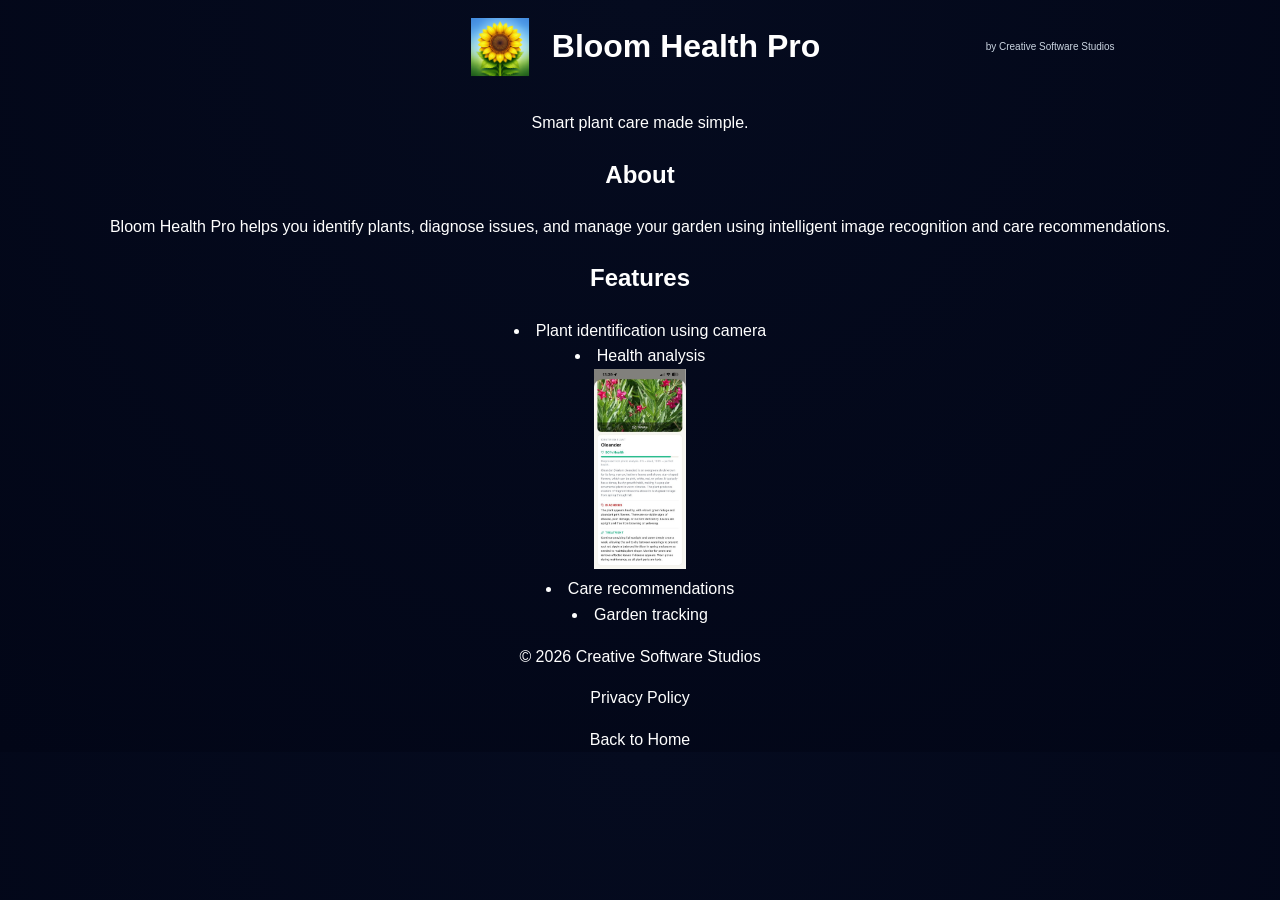
==== bloom-health-pro.html @ fc20327f "Update bloom-health-pro.html" ====
<!DOCTYPE html>
<html lang="en">
<head>
<meta charset="UTF-8">
<meta name="viewport" content="width=device-width, initial-scale=1.0">
<title>Bloom Health Pro - Creative Software Studios</title>
<link rel="stylesheet" href="styles.css">
<link rel="icon" type="image/png" href="/assets/favicon.png">
</head>
<body class="bloom-page">
<header class="site-header">
  <div class="logo-glow"></div>
 </header>
<main>
<div class="page-title bloom-title">
  <div class="title-center">
    <img
      src="assets/BloomHealthPro.png"
      alt="Bloom Health Pro App Icon"
      class="app-icon"
    />
    <h1>Bloom Health Pro</h1>
  </div>
  <div class="title-right">
    <span class="by-text">by Creative Software Studios</span>
  </div>
</div>

<p class="tagline">
  Smart plant care made simple.
</p>

<section>
  <h2>About</h2>
  <p>
    Bloom Health Pro helps you identify plants, diagnose issues, and
    manage your garden using intelligent image recognition and
    care recommendations.
  </p>
</section>

<section>
  <h2>Features</h2>
  <ul>
    <li>Plant identification using camera</li>
    <li>Health analysis</li>
    <img
      src="assets/Diagnose.jpeg"
      alt="Bloom Health Pro Diagnose Plant"
      class="screenshot"
      onclick="openImage(this)"
    />
    <li>Care recommendations</li>
    <li>Garden tracking</li>
  </ul>
</section>

</main>

<footer>
  <p>© 2026 Creative Software Studios</p>
  <p></p>
  <div class="footer-links">
    <a href="privacy.html" class="privacy-link">Privacy Policy</a>
    <p></p>
    <a href="index.html" class="privacy-link">Back to Home</a>
  </div>
</footer>
<div id="imageModal" class="image-modal" onclick="closeImage()">
  <img class="image-modal-content" id="modalImage">
</div>

<script>
function openImage(img) {
  document.getElementById("imageModal").style.display = "flex";
  document.getElementById("modalImage").src = img.src;
}

function closeImage() {
  document.getElementById("imageModal").style.display = "none";
}
</script>
</body>
</html>
---- styles.css ----
/* ---------- GLOBAL ---------- */

body {
  margin: 0;
  font-family: -apple-system, BlinkMacSystemFont, "Segoe UI", Roboto, Helvetica, Arial, sans-serif;
  background: radial-gradient(circle at top, #050b1f, #020617);
  color: #ffffff;
  line-height: 1.6;
}

/* ---------- PRIVACY LINK (GLOBAL) ---------- */

.privacy-link,
.privacy-link:visited,
.privacy-link:active {
  color: #ffffff !important;
  text-decoration: none;
}

.privacy-link:hover {
  color: #ffffff !important;
  text-decoration: underline;
}

/* ---------- HOME PAGE ONLY ---------- */

.home-page {
  text-align: center;
}

.home-page .container {
  max-width: 1100px;
  margin: auto;
  padding: 40px 20px;
}

/* ---------- HEADER ---------- */

.home-page .site-header {
  position: relative;
  padding: 60px 20px 20px;
}

.home-page .logo {
  width: 260px;
  max-width: 80%;
  position: relative;
  z-index: 2;
}

.home-page .logo-glow {
  position: absolute;
  top: 50%;
  left: 50%;
  width: 400px;
  height: 400px;
  transform: translate(-50%, -50%);
  background: radial-gradient(circle, rgba(59,130,246,0.35), transparent 70%);
  filter: blur(40px);
  animation: glowPulse 4s ease-in-out infinite;
  z-index: 1;
}

@keyframes glowPulse {
  0% { opacity: 0.4; transform: translate(-50%, -50%) scale(0.9); }
  50% { opacity: 0.8; transform: translate(-50%, -50%) scale(1.1); }
  100% { opacity: 0.4; transform: translate(-50%, -50%) scale(0.9); }
}

/* ---------- TYPOGRAPHY ---------- */

.home-page h1 {
  margin-bottom: 0.5rem;
  font-size: 2.2rem;
}

.home-page h2 {
  font-size: 1.4rem;
}

/* ---------- SECTIONS ---------- */

.home-page .section {
  margin-top: 60px;
}

/* ---------- APP GRID ---------- */

.home-page .app-grid {
  display: flex;
  gap: 30px;
  margin-top: 40px;
  overflow-x: auto;
}

.home-page .card {
  min-width: 420px;
  flex: 1;
  background: rgba(255,255,255,0.03);
  border: 1px solid rgba(255,255,255,0.08);
  border-radius: 20px;
  padding: 30px;
  backdrop-filter: blur(10px);
  transition: 0.3s ease;
}

.home-page .card:hover {
  transform: translateY(-5px);
  box-shadow: 0 20px 40px rgba(59,130,246,0.15);
}

/* ---------- CARD TITLE ---------- */

.home-page .card-title {
  display: flex;
  align-items: center;
  justify-content: center;
  gap: 10px;
}

.home-page .card-icon {
  height: 28px;
  width: 28px;
}

/* ---------- BUTTON ---------- */

.home-page .button {
  display: inline-block;
  margin-top: 15px;
  padding: 14px 24px;
  background: linear-gradient(135deg, #2563eb, #1d4ed8);
  border-radius: 12px;
  text-decoration: none;
  color: white;
  font-weight: 600;
}

/* ---------- LINKS ---------- */

.home-page a {
  color: #ffffff;
  text-decoration: none;
}

.home-page a:hover {
  text-decoration: underline;
}

/* ---------- PRIVACY LINK ---------- */

.home-page .privacy-link-wrapper {
  margin-top: 20px;
}

.home-page .privacy-link {
  color: #ffffff;
  opacity: 0.9;
}

.home-page .privacy-link:hover {
  opacity: 1;
}

/* ---------- FOOTER ---------- */

.home-page footer {
  margin-top: 60px;
  padding: 30px;
  color: #94a3b8;
  font-size: 14px;
}

/* ---------- BLOOM PAGE HEADER ---------- */

.bloom-page .bloom-title {
  display: grid;
  grid-template-columns: 1fr auto 1fr;
  align-items: center;
  margin-bottom: 10px;
}

.bloom-page .title-center {
  grid-column: 2;
  display: flex;
  align-items: center;
  gap: 12px;
  justify-content: center;
}

.bloom-page .title-right {
  grid-column: 3;
  justify-self: center;
  display: flex;
  align-items: center;
}

.bloom-page .app-icon {
  height: 80px;
}

.bloom-page .screenshot {
  height: 200px;
}

.bloom-page .screenshot:hover {
  transform: scale(1.03);
}

.bloom-page .by-text {
  font-size: 10px;
  color: #cbd5e1;
  white-space: nowrap;
}

/* ---------- BLOOM PAGE TEXT ALIGNMENT ---------- */

.bloom-page {
  text-align: center;
}

.bloom-page p,
.bloom-page h1,
.bloom-page h2,
.bloom-page ul,
.bloom-page li {
  text-align: center;
}

.bloom-page ul {
  list-style-position: inside;
  padding-left: 0;
}

/* ---------- BLOOM PAGE IMAGE MODAL ---------- */

.bloom-page .image-modal {
  display: none;
  position: fixed;
  z-index: 999;
  left: 0;
  top: 0;
  width: 100%;
  height: 100%;
  background: rgba(0,0,0,0.9);
  justify-content: center;
  align-items: center;
  cursor: pointer;
}

.bloom-page .image-modal-content {
  max-width: 90%;
  max-height: 90%;
  border-radius: 12px;
}
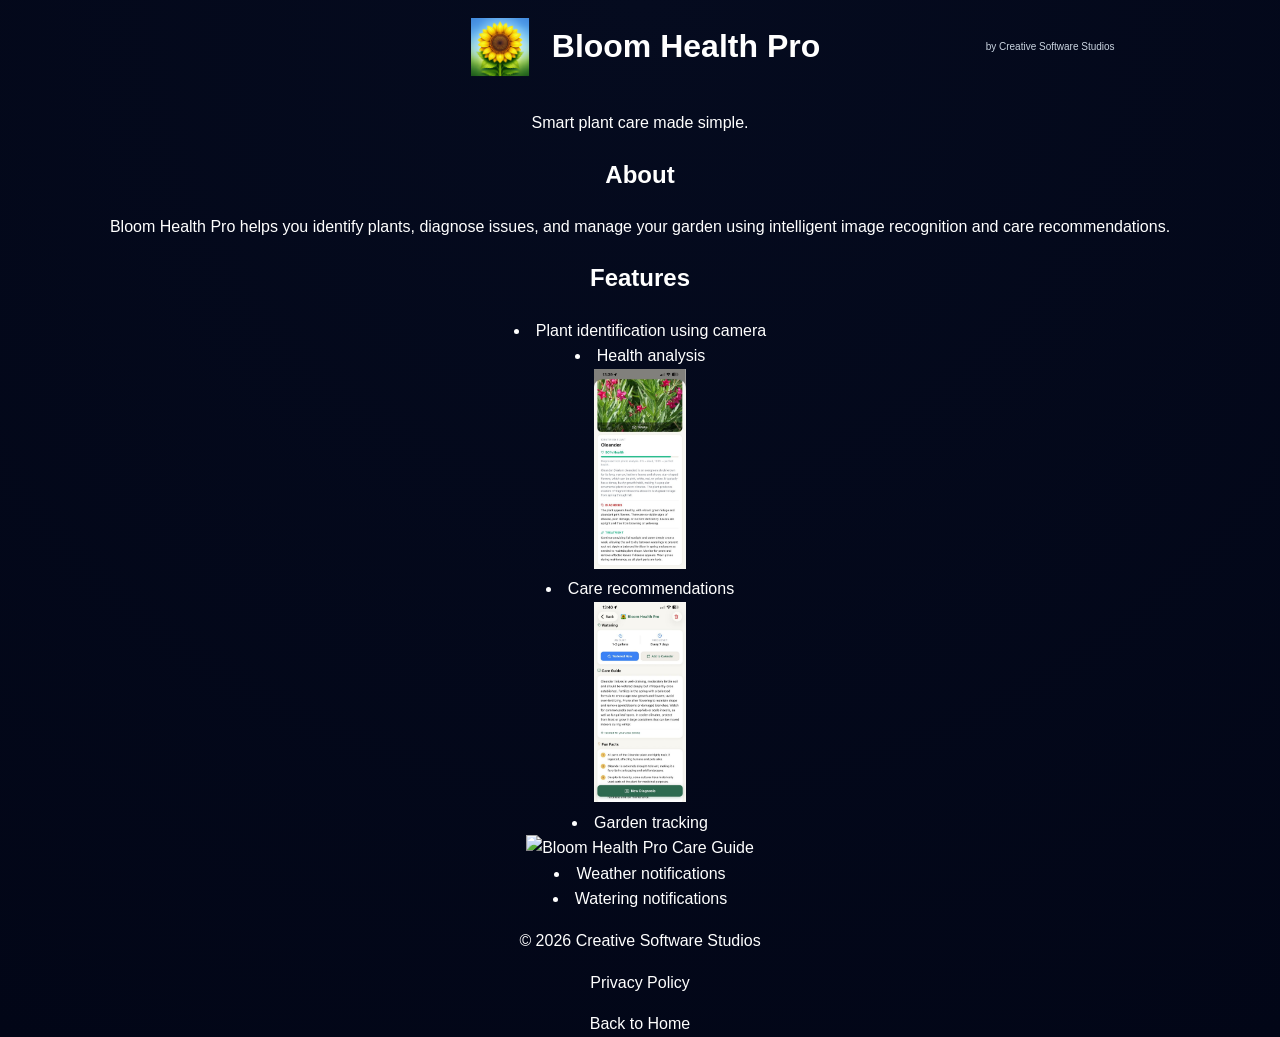
==== commit 42effc03: "Update bloom-health-pro.html" ====
--- a/bloom-health-pro.html
+++ b/bloom-health-pro.html
@@ -51,7 +51,21 @@
       onclick="openImage(this)"
     />
     <li>Care recommendations</li>
+    <img
+      src="assets/CareGuide.jpeg"
+      alt="Bloom Health Pro Care Guide"
+      class="screenshot"
+      onclick="openImage(this)"
+    />
     <li>Garden tracking</li>
+    <img
+      src="assets/MyGarden.jpeg"
+      alt="Bloom Health Pro Care Guide"
+      class="screenshot"
+      onclick="openImage(this)"
+    />
+    <li>Weather notifications</li>
+    <li>Watering notifications</li>
   </ul>
 </section>
 
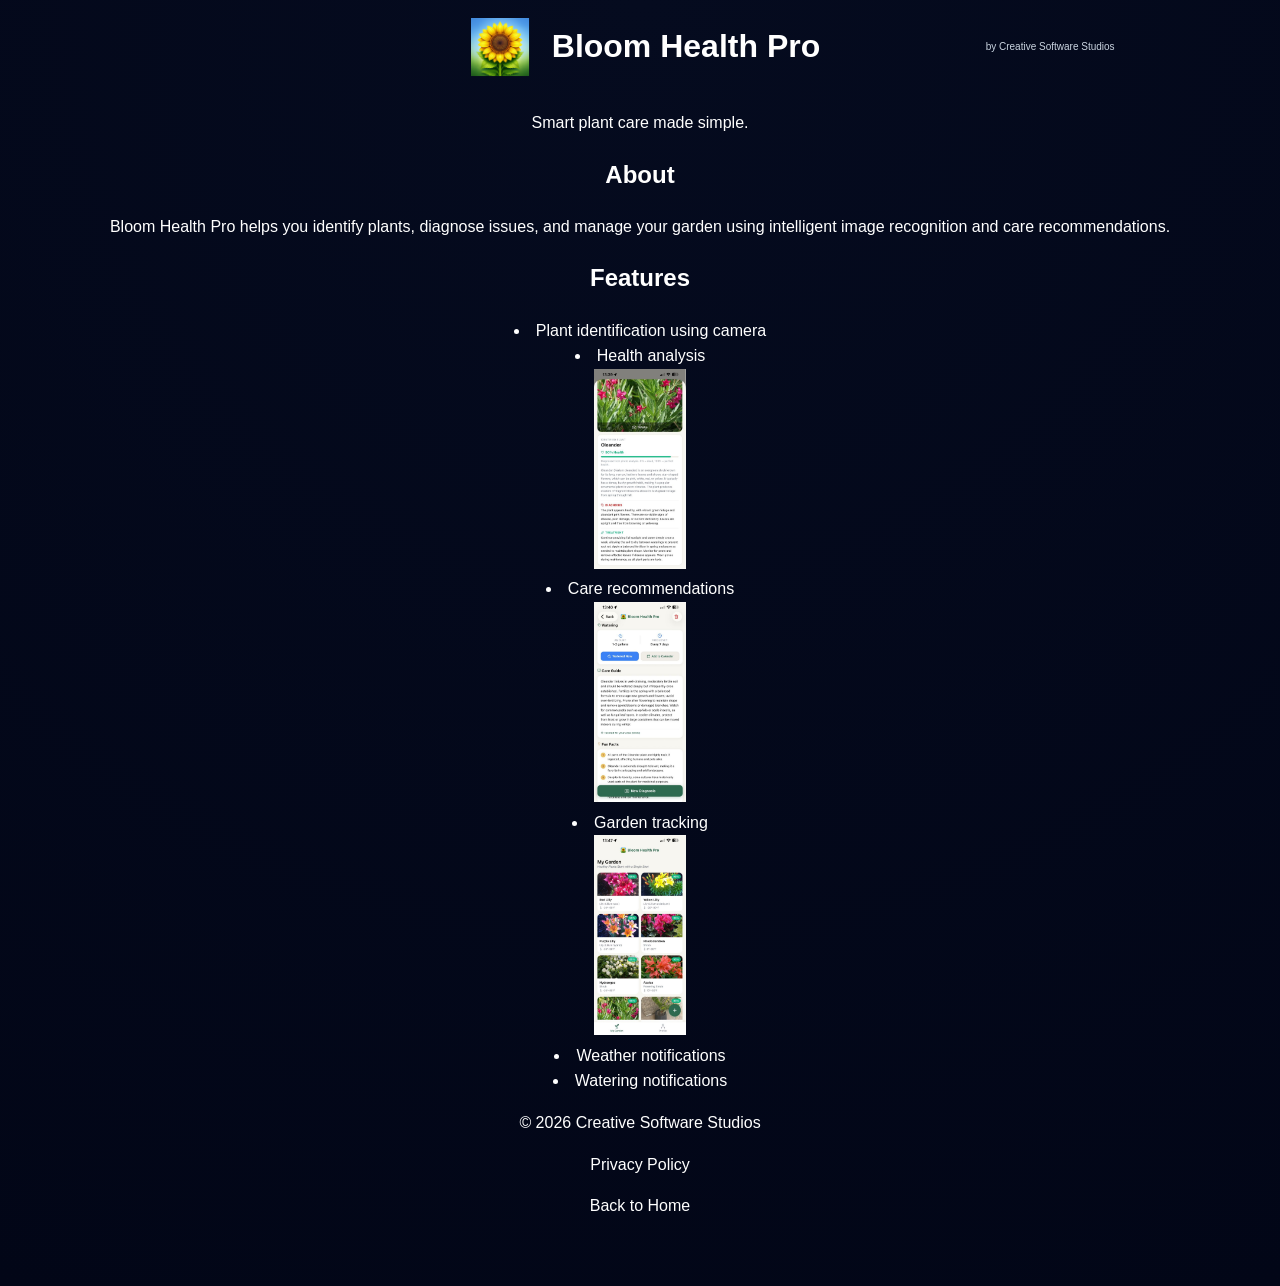
==== commit 549ece39: "Update bloom-health-pro.html" ====
--- a/bloom-health-pro.html
+++ b/bloom-health-pro.html
@@ -78,6 +78,8 @@
     <a href="privacy.html" class="privacy-link">Privacy Policy</a>
     <p></p>
     <a href="index.html" class="privacy-link">Back to Home</a>
+    <p></p>
+    <br></br>
   </div>
 </footer>
 <div id="imageModal" class="image-modal" onclick="closeImage()">
--- a/styles.css
+++ b/styles.css
@@ -254,4 +254,216 @@
   border-radius: 12px;
 }
 
-
+/* ---------- PRIVACY PAGE ---------- */
+
+.privacy-page {
+  text-align: center;
+}
+
+.privacy-header {
+  margin-top: 40px;
+}
+
+.privacy-brand {
+  display: flex;
+  justify-content: center;
+  align-items: center;
+  gap: 12px;
+}
+
+.privacy-logo {
+  height: 60px;
+}
+
+.privacy-company {
+  font-size: 22px;
+  font-weight: 600;
+}
+
+.privacy-title {
+  margin-top: 10px;
+}
+
+/* centered block, left-aligned text */
+
+.privacy-page .policy {
+  max-width: 900px;
+  margin: 40px auto;
+  text-align: left;
+}
+
+.privacy-page .policy ul {
+  padding-left: 20px;
+}
+
+/* ---------- PRIVACY PAGE LINKS ---------- */
+
+.privacy-page a,
+.privacy-page a:visited,
+.privacy-page a:active {
+  color: #ffffff;
+  text-decoration: none;
+}
+
+.privacy-page a:hover {
+  text-decoration: underline;
+}
+
+/* =========================================================
+   VIN DETECTIVE PRO PAGE
+   ========================================================= */
+
+.vin-page {
+  text-align: center;
+}
+
+.vin-page main {
+  max-width: 900px;
+  margin: 0 auto;
+  padding: 20px;
+}
+
+/* Header layout */
+
+.vin-page .vin-title {
+  max-width: 900px;
+  margin: 0 auto 10px auto;
+  display: grid;
+  grid-template-columns: 1fr auto 1fr;
+  align-items: center;
+}
+
+.vin-page .title-center {
+  grid-column: 2;
+  display: flex;
+  align-items: center;
+  gap: 12px;
+  justify-content: center;
+}
+
+.vin-page .title-right {
+  grid-column: 3;
+  justify-self: center;
+}
+
+.vin-page .app-icon {
+  height: 80px;
+}
+
+.vin-page .by-text {
+  font-size: 10px;
+  color: #cbd5e1;
+}
+
+/* Tagline */
+
+.vin-page .tagline {
+  text-align: center;
+  margin-top: 8px;
+}
+
+/* Coming soon */
+
+.vin-page .coming-soon {
+  margin: 10px auto 20px;
+  display: inline-block;
+  padding: 6px 14px;
+  border-radius: 999px;
+  background: linear-gradient(135deg,#2563eb,#1d4ed8);
+  font-size: 12px;
+  font-weight: 600;
+  letter-spacing: 1px;
+}
+
+/* Comparison table */
+
+.vin-page .comparison-table {
+  width: 100%;
+  border-collapse: collapse;
+  margin-top: 20px;
+  font-size: 14px;
+}
+
+.vin-page .comparison-table th,
+.vin-page .comparison-table td {
+  padding: 10px;
+  border-bottom: 1px solid rgba(255,255,255,0.15);
+  text-align: center;
+}
+
+.vin-page .comparison-table th {
+  font-weight: 600;
+}
+
+.vin-page .comparison-table td:first-child {
+  text-align: left;
+}
+
+.vin-page .comparison-table .feature-col {
+  text-align: left !important;
+}
+
+/* Footer links */
+
+.vin-page .footer-links {
+  margin-top: 20px;
+  display: flex;
+  flex-direction: column;
+  gap: 8px;
+}
+
+.vin-page .footer-links a {
+  color: #ffffff;
+}
+
+/* ---------- VIN PAGE CENTERED LISTS ---------- */
+
+.vin-page ul {
+  list-style-position: inside;
+  padding-left: 0;
+  margin: 0 auto;
+  text-align: center;
+}
+
+.vin-page li {
+  text-align: center;
+}
+
+/* ---------- VIN PAGE COMPARISON TABLE ---------- */
+
+.vin-page .comparison-table {
+  width: 100%;
+  border-collapse: collapse;
+  margin-top: 20px;
+  font-size: 14px;
+}
+
+.vin-page .comparison-table th,
+.vin-page .comparison-table td {
+  padding: 10px;
+  border-bottom: 1px solid rgba(255,255,255,0.15);
+  text-align: center;
+}
+
+/* Force first column alignment */
+.vin-page .comparison-table th:first-child,
+.vin-page .comparison-table td:first-child {
+  text-align: left;
+}
+
+/* Green checks */
+.vin-page .comparison-table .yes {
+  color: #22c55e;
+  font-weight: 700;
+}
+
+/* Red X */
+.vin-page .comparison-table .no {
+  color: #ef4444;
+  font-weight: 700;
+}
+
+/* Yellow "Limited" */
+.vin-page .comparison-table .limited {
+  color: #facc15;
+}
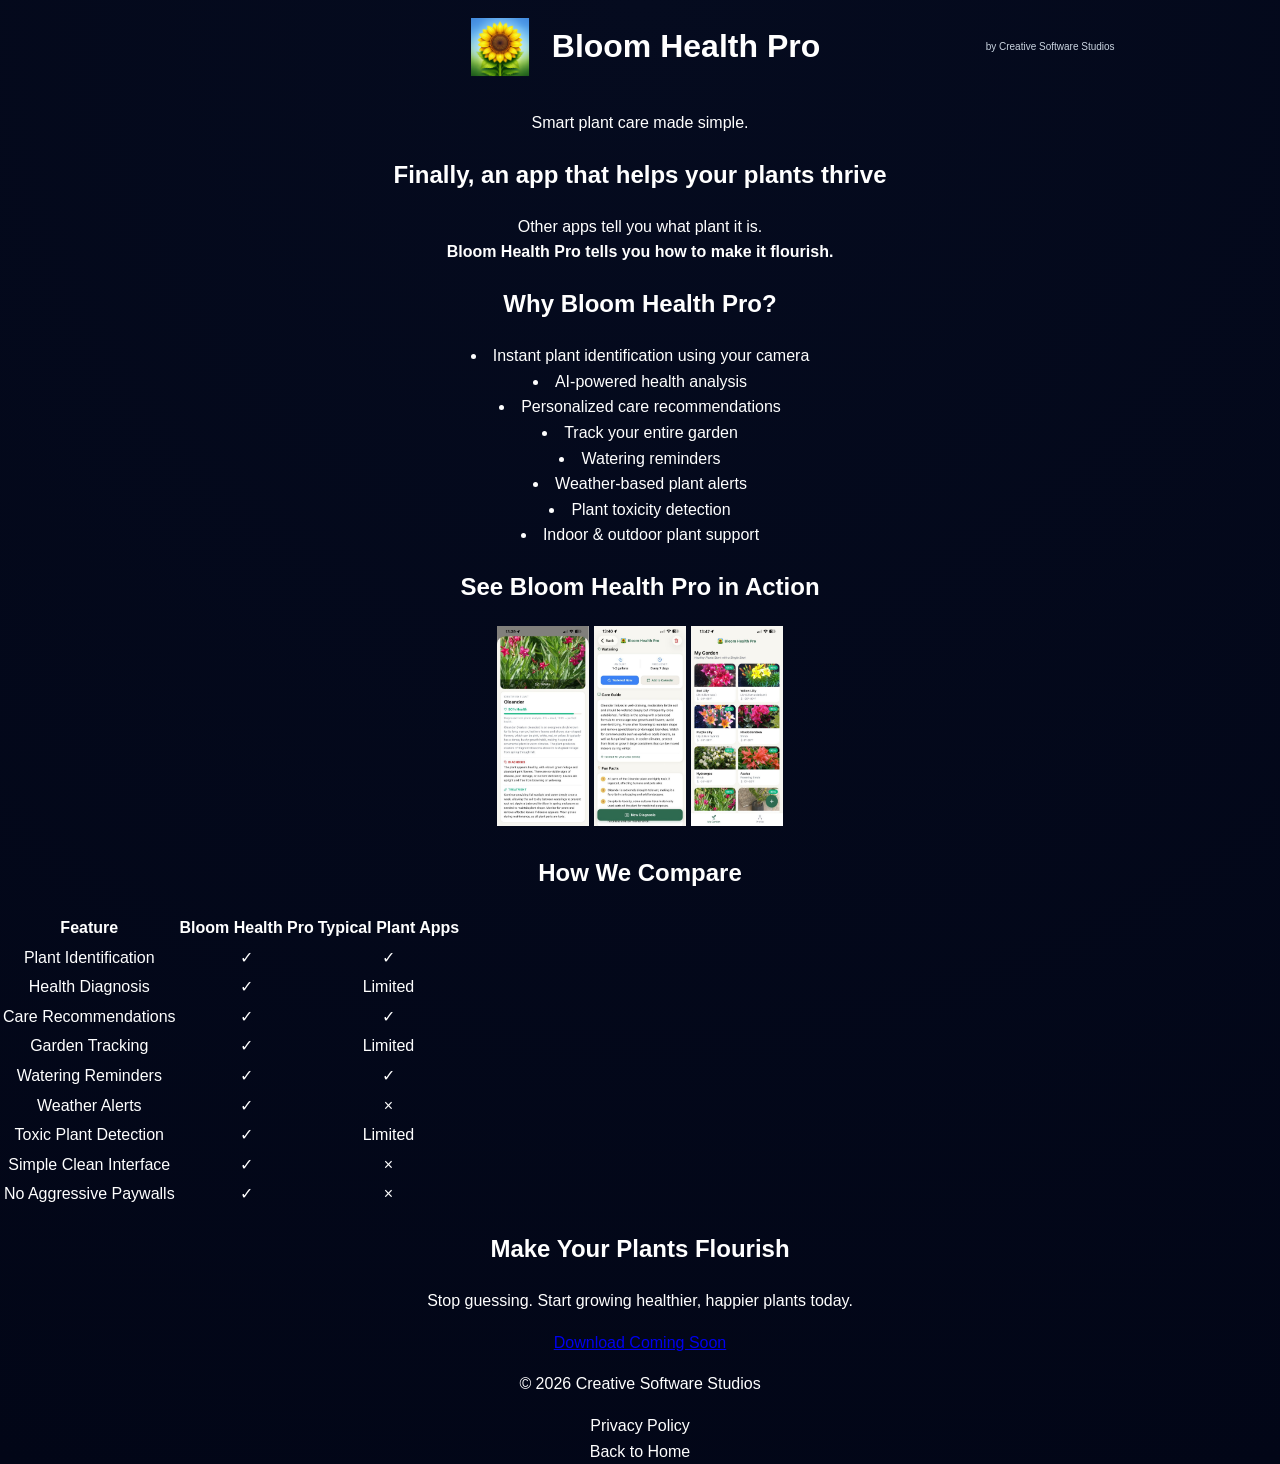
==== commit 70fba71f: "Update bloom-health-pro.html" ====
--- a/bloom-health-pro.html
+++ b/bloom-health-pro.html
@@ -8,10 +8,13 @@
 <link rel="icon" type="image/png" href="/assets/favicon.png">
 </head>
 <body class="bloom-page">
+
 <header class="site-header">
   <div class="logo-glow"></div>
- </header>
+</header>
+
 <main>
+
 <div class="page-title bloom-title">
   <div class="title-center">
     <img
@@ -30,58 +33,138 @@
   Smart plant care made simple.
 </p>
 
-<section>
-  <h2>About</h2>
-  <p>
-    Bloom Health Pro helps you identify plants, diagnose issues, and
-    manage your garden using intelligent image recognition and
-    care recommendations.
+<section class="value-prop">
+  <h2>Finally, an app that helps your plants thrive</h2>
+  <p class="hero-text">
+    Other apps tell you what plant it is.<br>
+    <strong>Bloom Health Pro tells you how to make it flourish.</strong>
   </p>
 </section>
 
 <section>
-  <h2>Features</h2>
-  <ul>
-    <li>Plant identification using camera</li>
-    <li>Health analysis</li>
-    <img
-      src="assets/Diagnose.jpeg"
-      alt="Bloom Health Pro Diagnose Plant"
-      class="screenshot"
-      onclick="openImage(this)"
-    />
-    <li>Care recommendations</li>
-    <img
-      src="assets/CareGuide.jpeg"
-      alt="Bloom Health Pro Care Guide"
-      class="screenshot"
-      onclick="openImage(this)"
-    />
-    <li>Garden tracking</li>
-    <img
-      src="assets/MyGarden.jpeg"
-      alt="Bloom Health Pro Care Guide"
-      class="screenshot"
-      onclick="openImage(this)"
-    />
-    <li>Weather notifications</li>
-    <li>Watering notifications</li>
+  <h2>Why Bloom Health Pro?</h2>
+  <ul class="feature-list">
+    <li>Instant plant identification using your camera</li>
+    <li>AI-powered health analysis</li>
+    <li>Personalized care recommendations</li>
+    <li>Track your entire garden</li>
+    <li>Watering reminders</li>
+    <li>Weather-based plant alerts</li>
+    <li>Plant toxicity detection</li>
+    <li>Indoor & outdoor plant support</li>
   </ul>
+</section>
+
+<section>
+  <h2>See Bloom Health Pro in Action</h2>
+
+  <img
+    src="assets/Diagnose.jpeg"
+    alt="Bloom Health Pro Diagnose Plant"
+    class="screenshot"
+    onclick="openImage(this)"
+  />
+
+  <img
+    src="assets/CareGuide.jpeg"
+    alt="Bloom Health Pro Care Guide"
+    class="screenshot"
+    onclick="openImage(this)"
+  />
+
+  <img
+    src="assets/MyGarden.jpeg"
+    alt="Bloom Health Pro My Garden"
+    class="screenshot"
+    onclick="openImage(this)"
+  />
+</section>
+
+<section>
+  <h2>How We Compare</h2>
+
+  <table class="comparison-table">
+    <thead>
+      <tr>
+        <th class="feature-col">Feature</th>
+        <th>Bloom Health Pro</th>
+        <th>Typical Plant Apps</th>
+      </tr>
+    </thead>
+    <tbody>
+      <tr>
+        <td>Plant Identification</td>
+        <td class="yes">✓</td>
+        <td class="yes">✓</td>
+      </tr>
+      <tr>
+        <td>Health Diagnosis</td>
+        <td class="yes">✓</td>
+        <td class="limited">Limited</td>
+      </tr>
+      <tr>
+        <td>Care Recommendations</td>
+        <td class="yes">✓</td>
+        <td class="yes">✓</td>
+      </tr>
+      <tr>
+        <td>Garden Tracking</td>
+        <td class="yes">✓</td>
+        <td class="limited">Limited</td>
+      </tr>
+      <tr>
+        <td>Watering Reminders</td>
+        <td class="yes">✓</td>
+        <td class="yes">✓</td>
+      </tr>
+      <tr>
+        <td>Weather Alerts</td>
+        <td class="yes">✓</td>
+        <td class="no">&times;</td>
+      </tr>
+      <tr>
+        <td>Toxic Plant Detection</td>
+        <td class="yes">✓</td>
+        <td class="limited">Limited</td>
+      </tr>
+      <tr>
+        <td>Simple Clean Interface</td>
+        <td class="yes">✓</td>
+        <td class="no">&times;</td>
+      </tr>
+      <tr>
+        <td>No Aggressive Paywalls</td>
+        <td class="yes">✓</td>
+        <td class="no">&times;</td>
+      </tr>
+    </tbody>
+  </table>
+
+</section>
+
+<section class="cta-section">
+  <h2>Make Your Plants Flourish</h2>
+  <p>
+    Stop guessing. Start growing healthier, happier plants today.
+  </p>
+
+  <div class="cta-buttons">
+    <a href="#" class="cta-button primary">Download Coming Soon</a>
+  </div>
 </section>
 
 </main>
 
 <footer>
   <p>© 2026 Creative Software Studios</p>
-  <p></p>
+
   <div class="footer-links">
     <a href="privacy.html" class="privacy-link">Privacy Policy</a>
-    <p></p>
+    <br>
     <a href="index.html" class="privacy-link">Back to Home</a>
-    <p></p>
-    <br></br>
   </div>
 </footer>
+
 <div id="imageModal" class="image-modal" onclick="closeImage()">
   <img class="image-modal-content" id="modalImage">
 </div>
@@ -96,5 +179,6 @@
   document.getElementById("imageModal").style.display = "none";
 }
 </script>
+
 </body>
 </html>
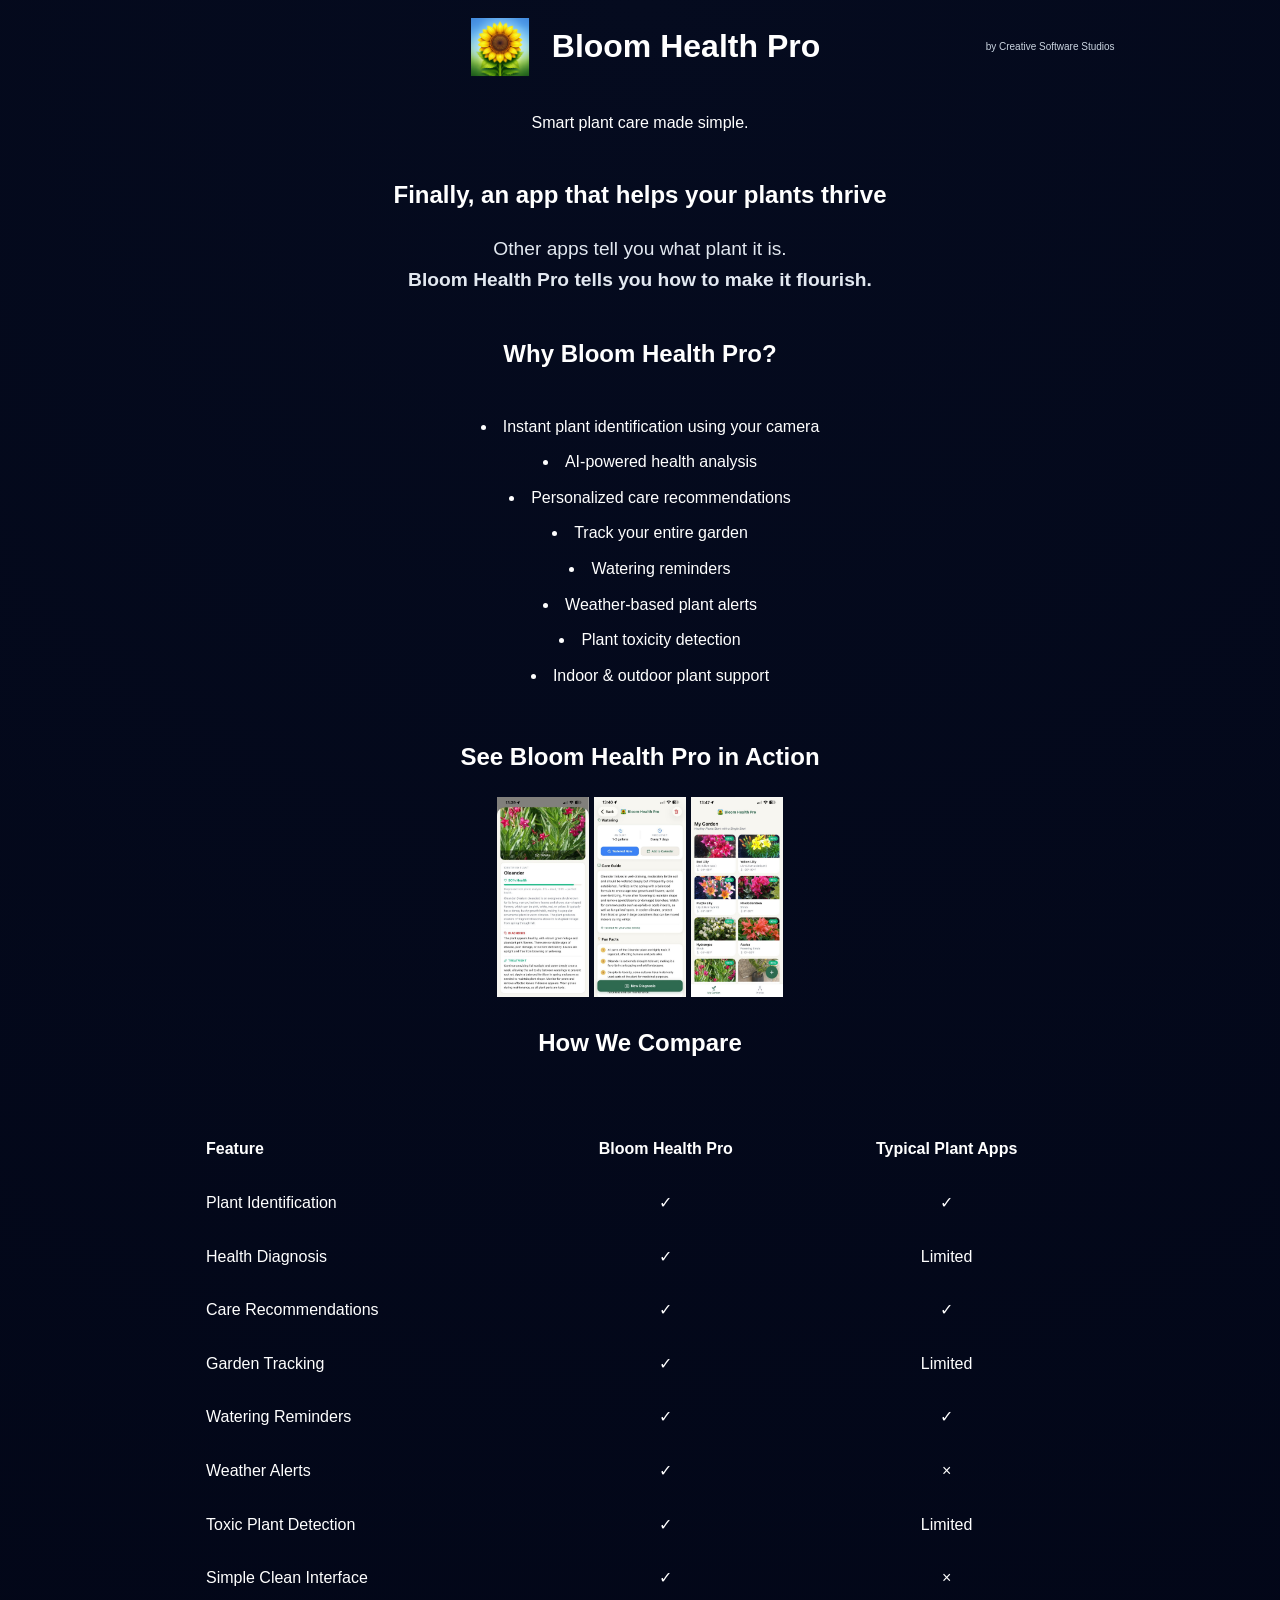
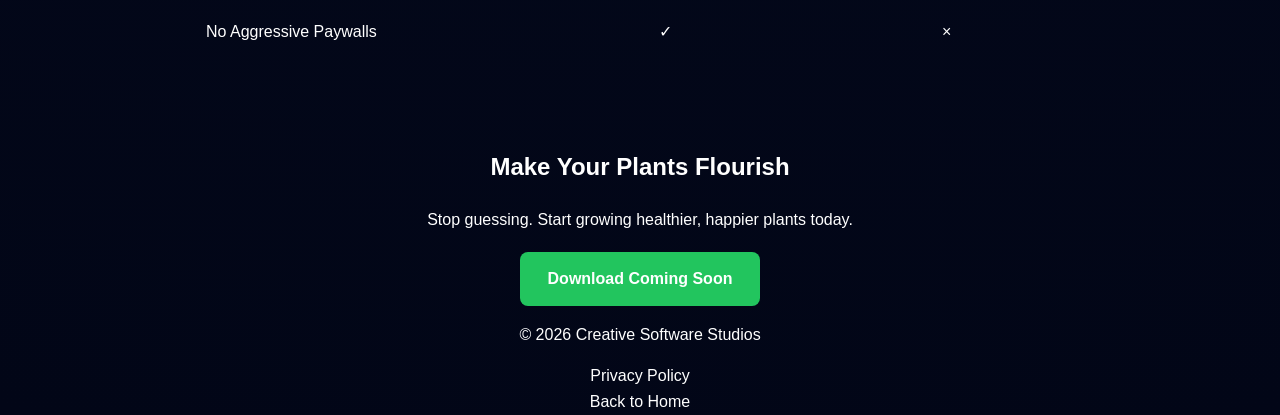
==== commit ae3a1878: "Update bloom-health-pro.html" ====
--- a/bloom-health-pro.html
+++ b/bloom-health-pro.html
@@ -82,8 +82,8 @@
 
 <section>
   <h2>How We Compare</h2>
-
-  <table class="comparison-table">
+  <div class="comparison-table-wrapper">
+    <table class="comparison-table">
     <thead>
       <tr>
         <th class="feature-col">Feature</th>
@@ -139,7 +139,7 @@
       </tr>
     </tbody>
   </table>
-
+  </div>
 </section>
 
 <section class="cta-section">
--- a/styles.css
+++ b/styles.css
@@ -213,6 +213,33 @@
   white-space: nowrap;
 }
 
+/* Center comparison table on Bloom page */
+.bloom-page .comparison-table {
+  margin: 40px auto;
+  width: 100%;
+  max-width: 900px;
+  border-collapse: collapse;
+}
+
+/* Center the table container */
+.bloom-page .comparison-table-wrapper {
+  display: flex;
+  justify-content: center;
+}
+
+/* Align text properly */
+.bloom-page .comparison-table th,
+.bloom-page .comparison-table td {
+  text-align: center;
+  padding: 14px 16px;
+}
+
+/* Left align feature column like VIN page */
+.bloom-page .comparison-table .feature-col,
+.bloom-page .comparison-table td:first-child {
+  text-align: left;
+}
+
 /* ---------- BLOOM PAGE TEXT ALIGNMENT ---------- */
 
 .bloom-page {
@@ -254,6 +281,60 @@
   border-radius: 12px;
 }
 
+/* ============================= */
+/* Bloom Health Pro enhancements */
+/* ============================= */
+
+.bloom-page .value-prop {
+  text-align: center;
+  margin: 40px 0;
+}
+
+.bloom-page .hero-text {
+  font-size: 1.2rem;
+  line-height: 1.6;
+  color: #e2e8f0;
+  margin-top: 10px;
+}
+
+.bloom-page .feature-list {
+  display: inline-block;
+  text-align: left;
+  margin: 20px auto;
+  padding-left: 20px;
+}
+
+.bloom-page .feature-list li {
+  margin-bottom: 10px;
+}
+
+.bloom-page .cta-section {
+  text-align: center;
+  margin-top: 50px;
+}
+
+.bloom-page .cta-buttons {
+  margin-top: 20px;
+}
+
+.bloom-page .cta-button {
+  display: inline-block;
+  padding: 14px 28px;
+  border-radius: 8px;
+  text-decoration: none;
+  font-weight: 600;
+  transition: all 0.2s ease;
+}
+
+.bloom-page .cta-button.primary {
+  background: #22c55e;
+  color: white;
+}
+
+.bloom-page .cta-button.primary:hover {
+  background: #16a34a;
+}
+
 /* ---------- PRIVACY PAGE ---------- */
 
 .privacy-page {
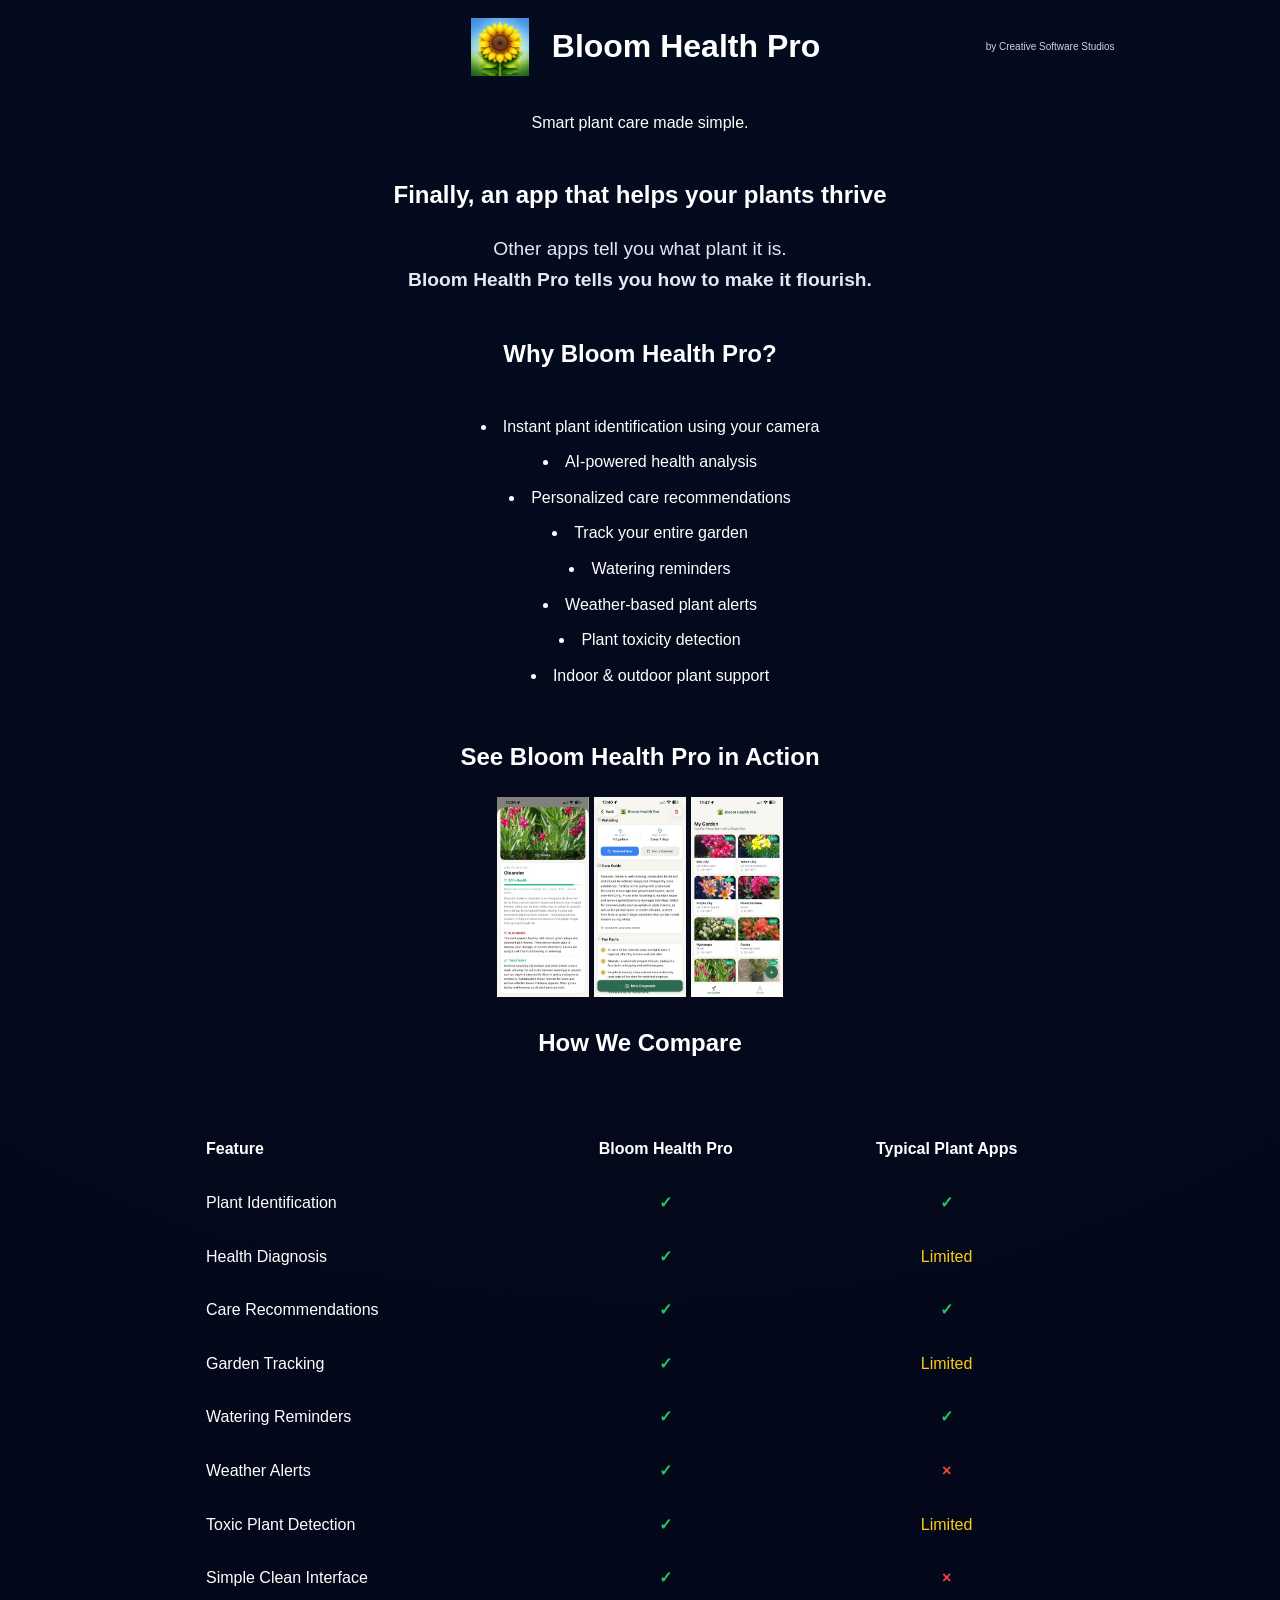
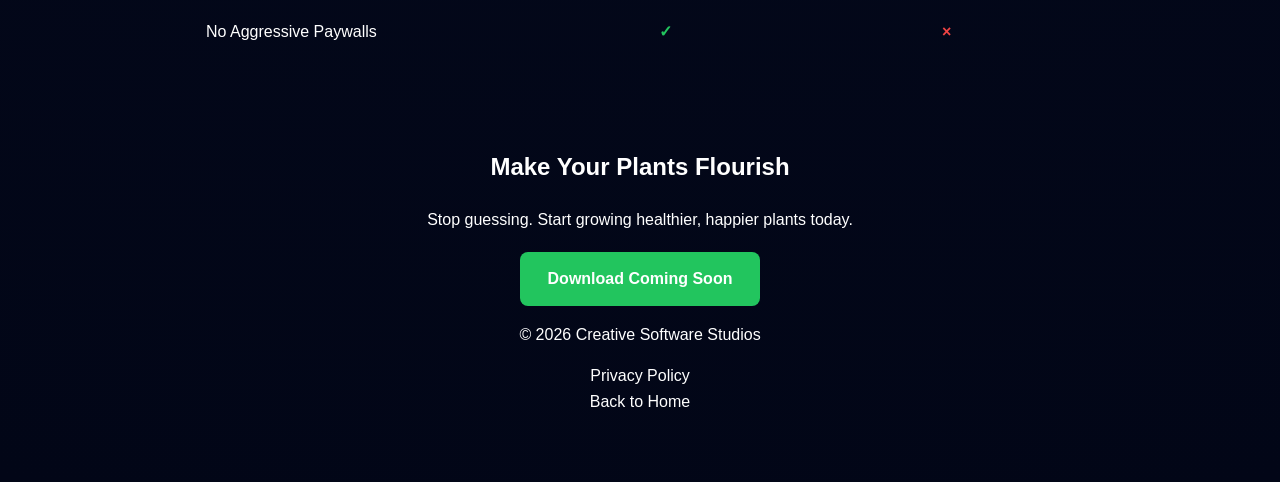
==== commit ccd1ca2f: "Update bloom-health-pro.html" ====
--- a/bloom-health-pro.html
+++ b/bloom-health-pro.html
@@ -162,6 +162,8 @@
     <a href="privacy.html" class="privacy-link">Privacy Policy</a>
     <br>
     <a href="index.html" class="privacy-link">Back to Home</a>
+    <p></p>
+    <br></br>
   </div>
 </footer>
 
--- a/styles.css
+++ b/styles.css
@@ -240,6 +240,22 @@
   text-align: left;
 }
 
+/* ---------- BLOOM PAGE COMPARISON COLORS ---------- */
+
+.bloom-page .comparison-table .yes {
+  color: #22c55e;
+  font-weight: 700;
+}
+
+.bloom-page .comparison-table .no {
+  color: #ef4444;
+  font-weight: 700;
+}
+
+.bloom-page .comparison-table .limited {
+  color: #facc15;
+}
+
 /* ---------- BLOOM PAGE TEXT ALIGNMENT ---------- */
 
 .bloom-page {
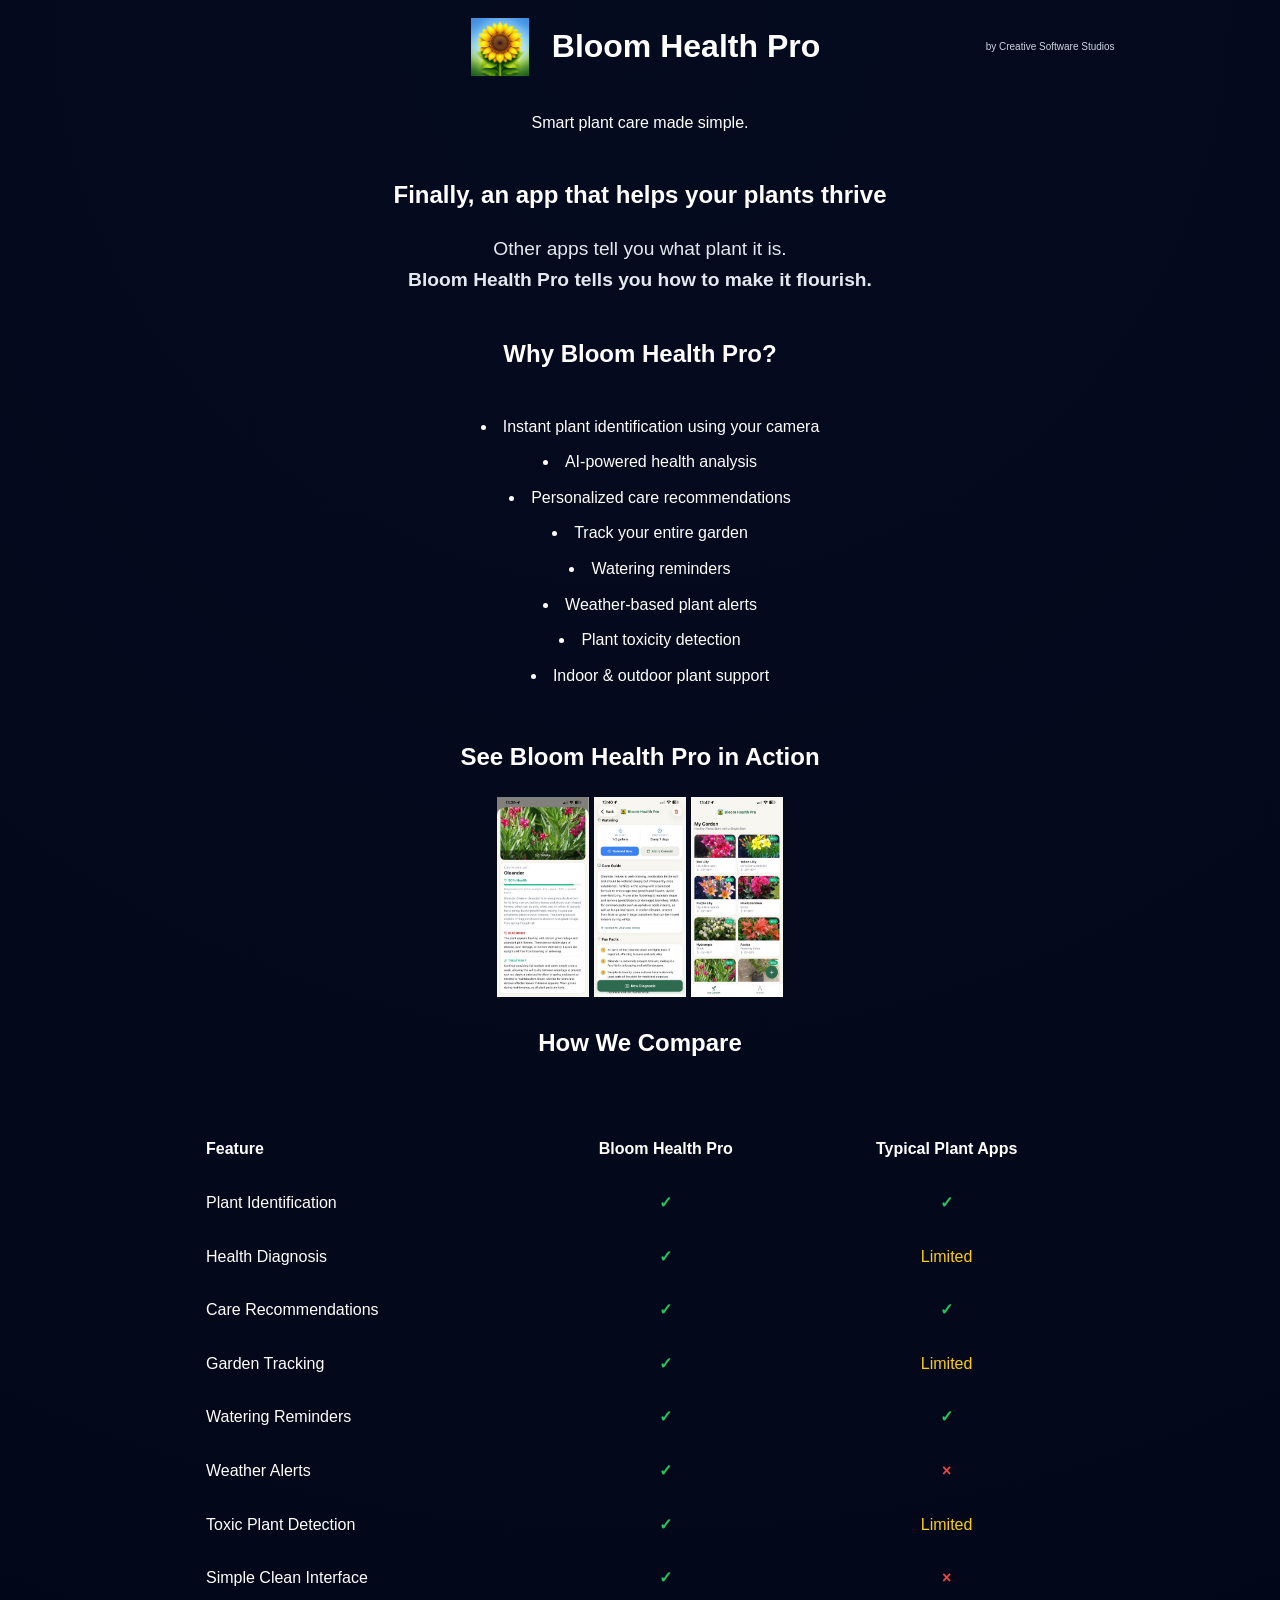
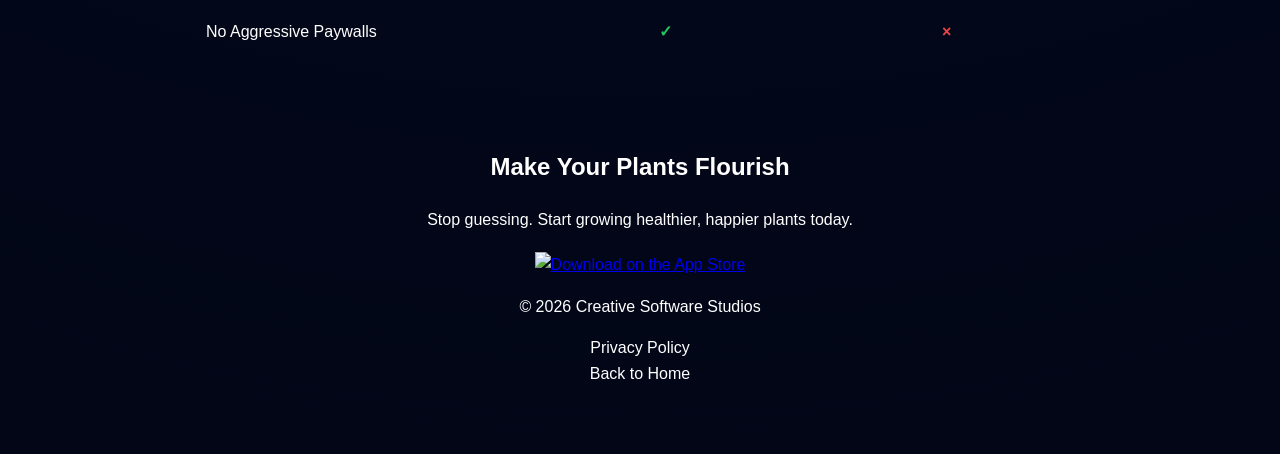
==== commit cc9cfc8a: "Update bloom-health-pro.html Added Available at apple apps store badge" ====
--- a/bloom-health-pro.html
+++ b/bloom-health-pro.html
@@ -149,8 +149,18 @@
   </p>
 
   <div class="cta-buttons">
-    <a href="#" class="cta-button primary">Download Coming Soon</a>
-  </div>
+  <a 
+    href="https://apps.apple.com/us/app/bloom-health-pro/id6758343125"
+    target="_blank"
+    rel="noopener"
+  >
+    <img
+      src="https://developer.apple.com/assets/elements/badges/download-on-the-app-store.svg"
+      alt="Download on the App Store"
+      class="app-store-badge"
+    />
+  </a>
+</div>
 </section>
 
 </main>
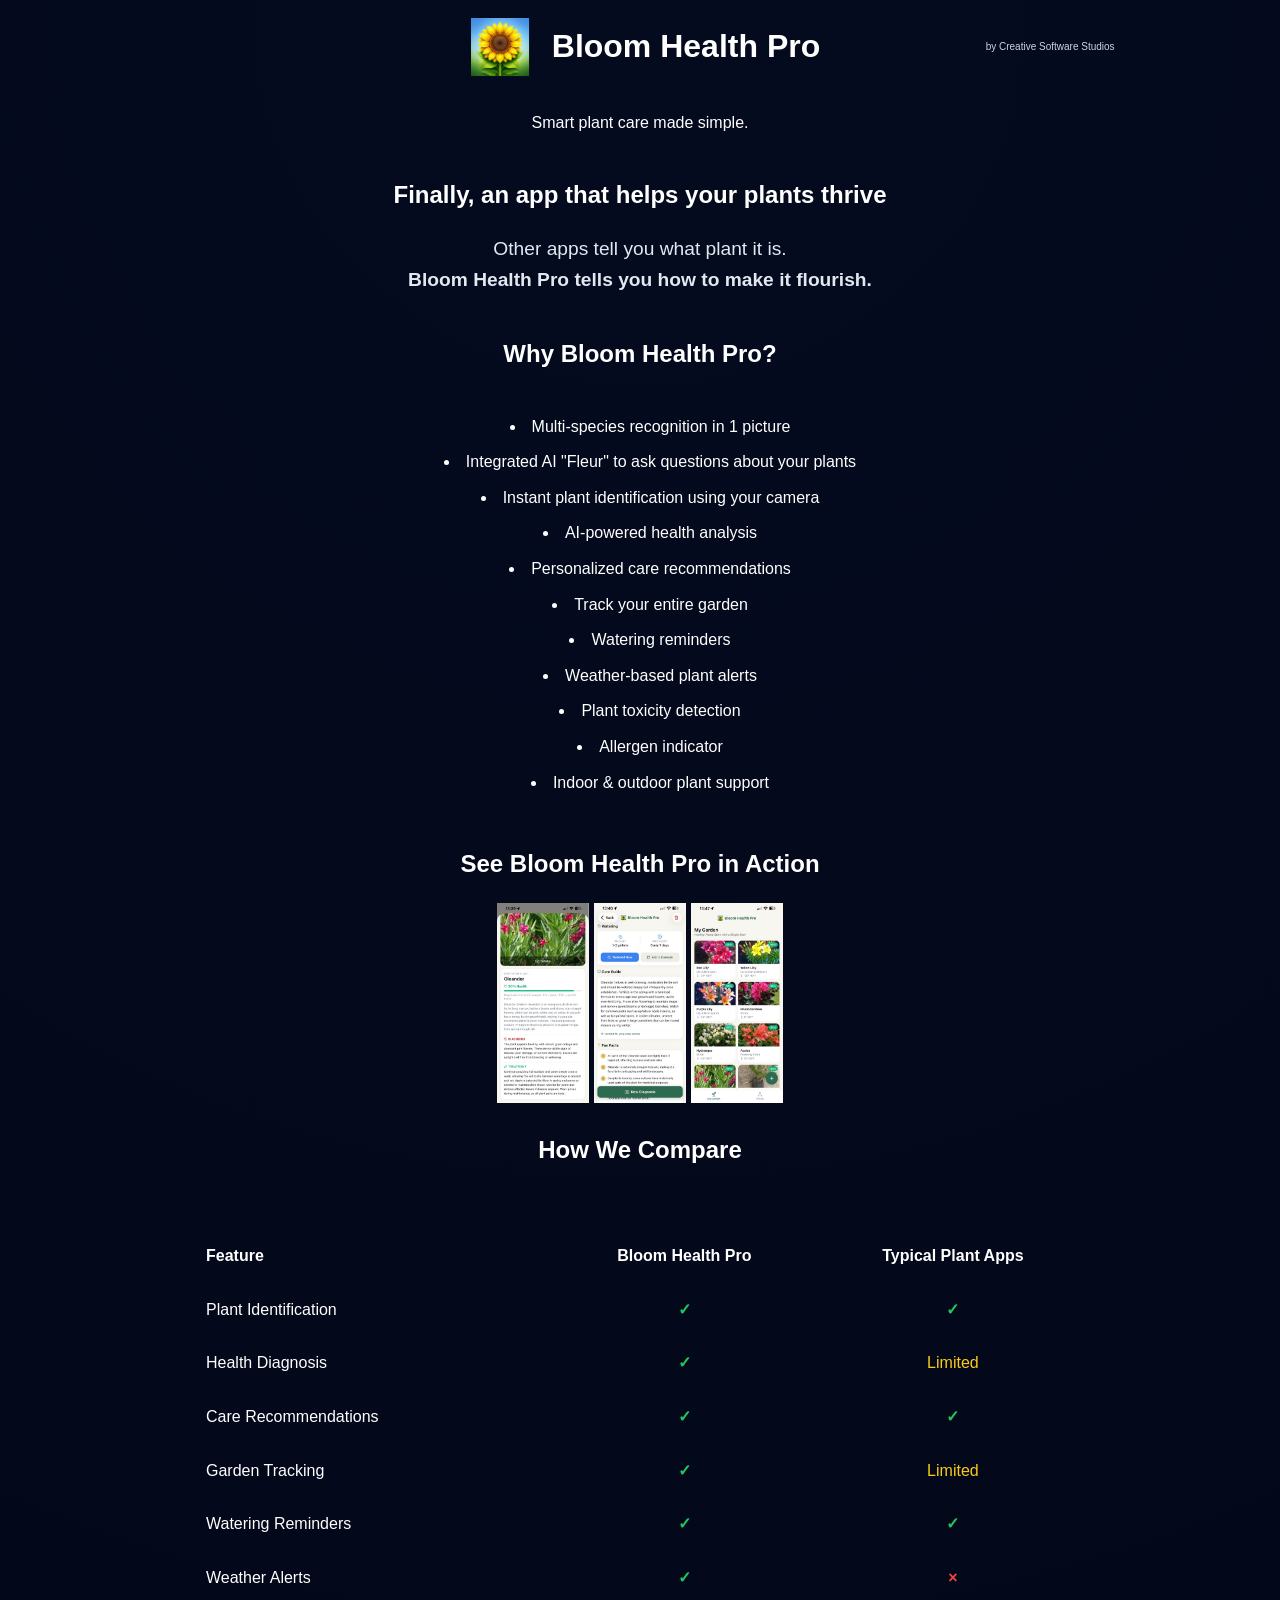
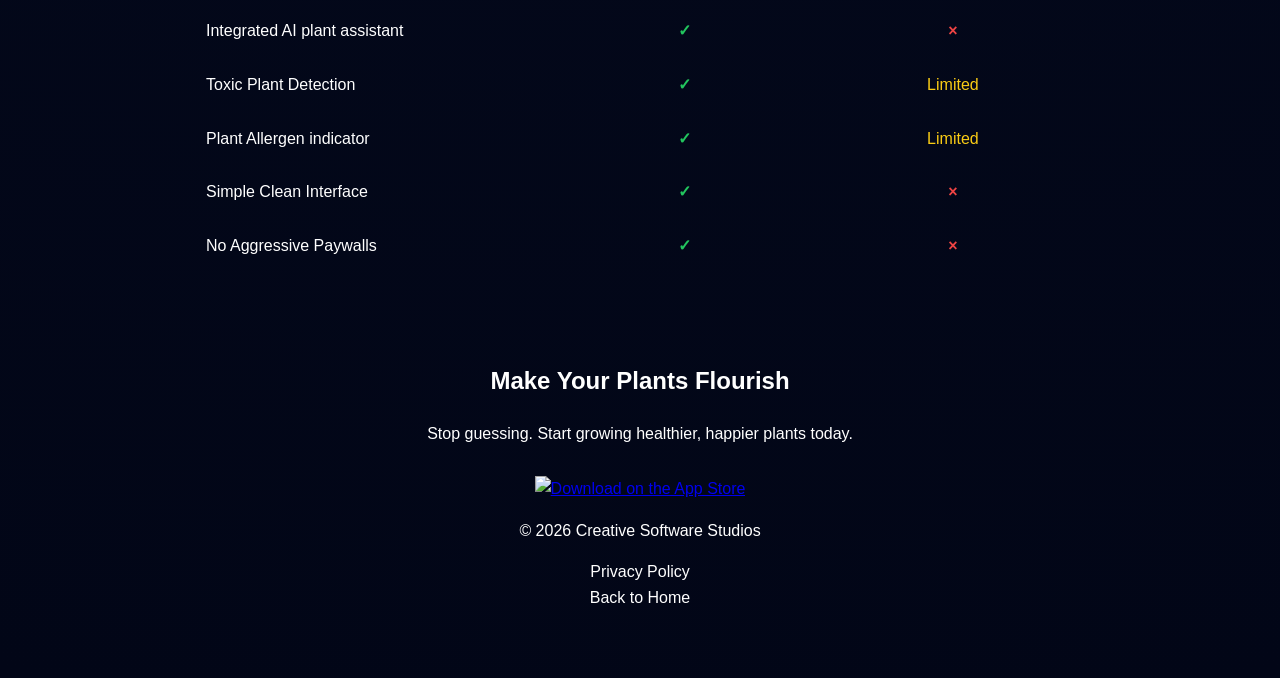
==== commit d1f3893d: "Update bloom-health-pro.html Added new features" ====
--- a/bloom-health-pro.html
+++ b/bloom-health-pro.html
@@ -44,6 +44,8 @@
 <section>
   <h2>Why Bloom Health Pro?</h2>
   <ul class="feature-list">
+    <li>Multi-species recognition in 1 picture</li>
+    <li>Integrated AI "Fleur" to ask questions about your plants</li>
     <li>Instant plant identification using your camera</li>
     <li>AI-powered health analysis</li>
     <li>Personalized care recommendations</li>
@@ -51,8 +53,9 @@
     <li>Watering reminders</li>
     <li>Weather-based plant alerts</li>
     <li>Plant toxicity detection</li>
+    <li>Allergen indicator</li>
     <li>Indoor & outdoor plant support</li>
-  </ul>
+</ul>
 </section>
 
 <section>
@@ -123,10 +126,19 @@
         <td class="no">&times;</td>
       </tr>
       <tr>
+        <td>Integrated AI plant assistant</td>
+        <td class="yes">✓</td>
+        <td class="no">&times;</td>
+      </tr>
+      <tr>
         <td>Toxic Plant Detection</td>
         <td class="yes">✓</td>
         <td class="limited">Limited</td>
       </tr>
+      <tr>
+        <td>Plant Allergen indicator</td>
+        <td class="yes">✓</td>
+        <td class="limited">Limited</td>
       <tr>
         <td>Simple Clean Interface</td>
         <td class="yes">✓</td>
--- a/styles.css
+++ b/styles.css
@@ -351,6 +351,15 @@
   background: #16a34a;
 }
 
+.bloom-page .app-store-badge {
+  height: 60px;
+  margin-top: 10px;
+  transition: transform 0.2s ease;
+}
+
+.bloom-page .app-store-badge:hover {
+  transform: scale(1.05);
+}
 /* ---------- PRIVACY PAGE ---------- */
 
 .privacy-page {
